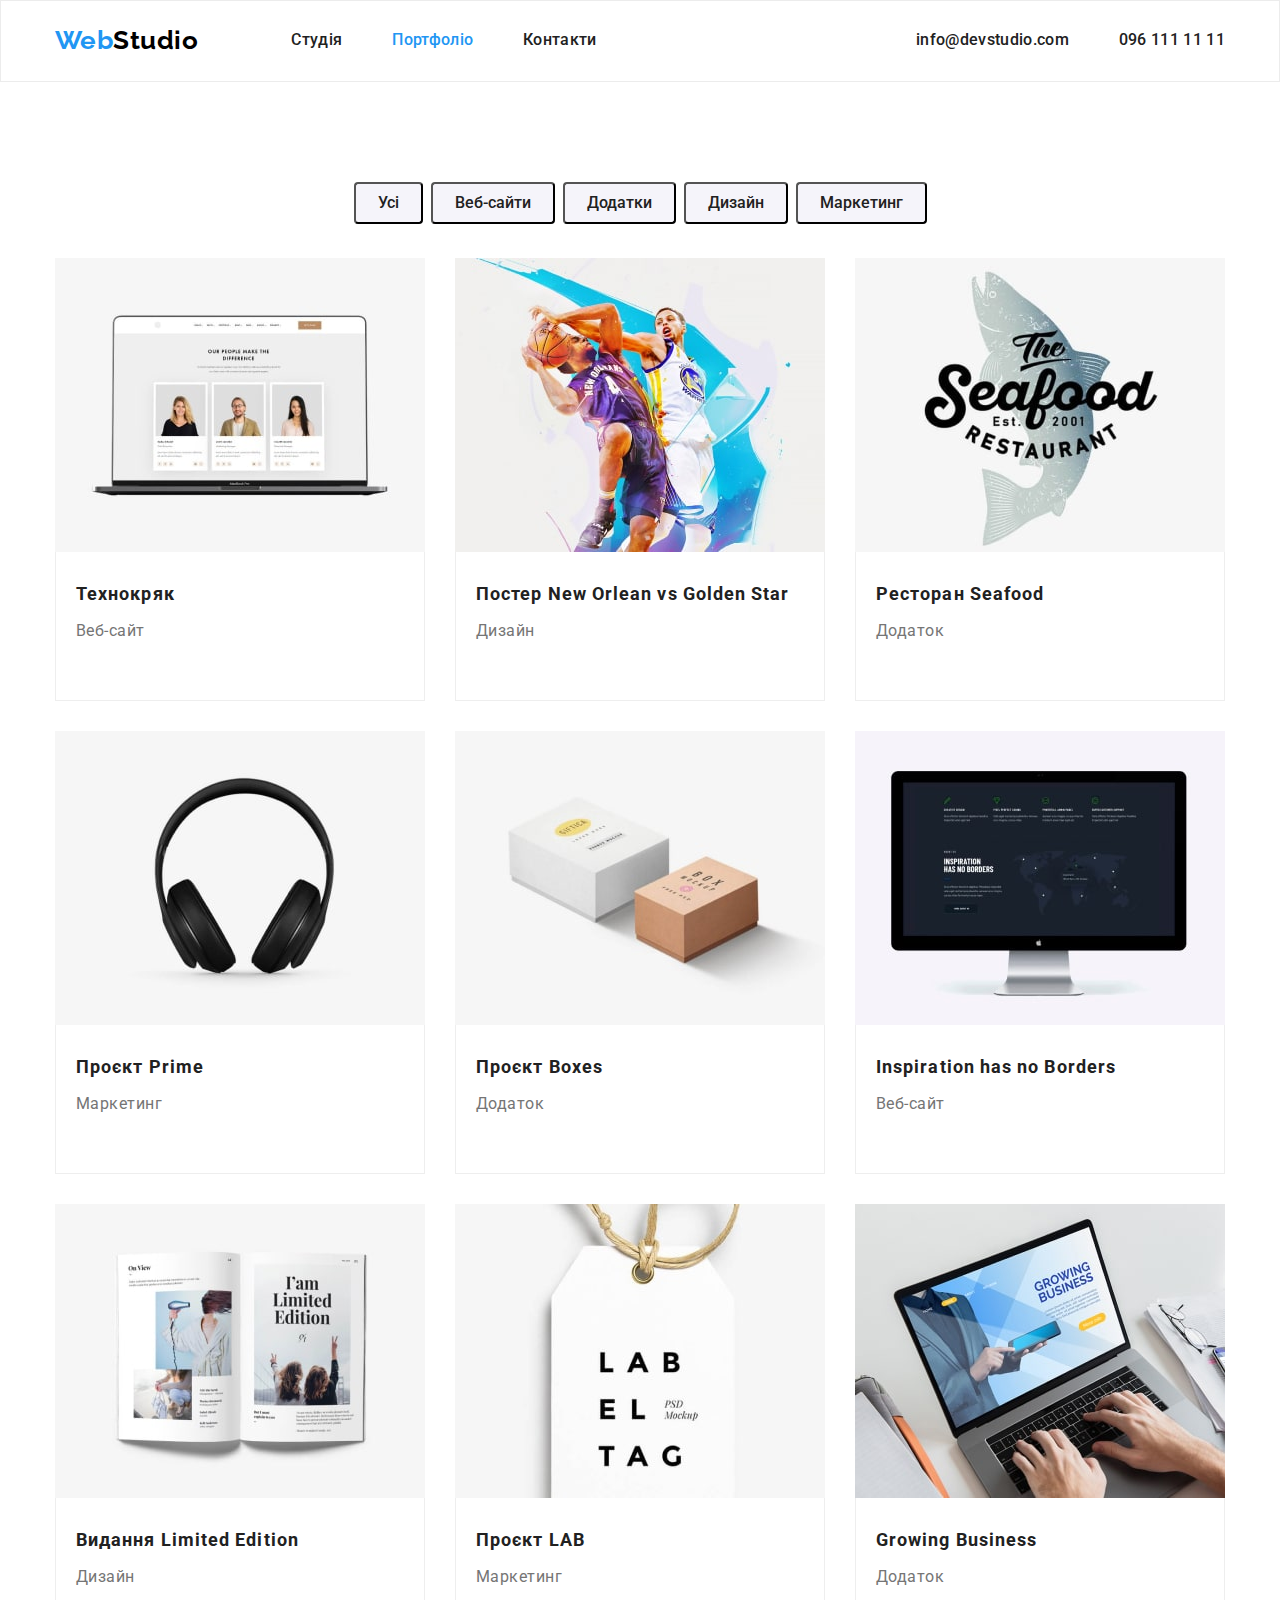
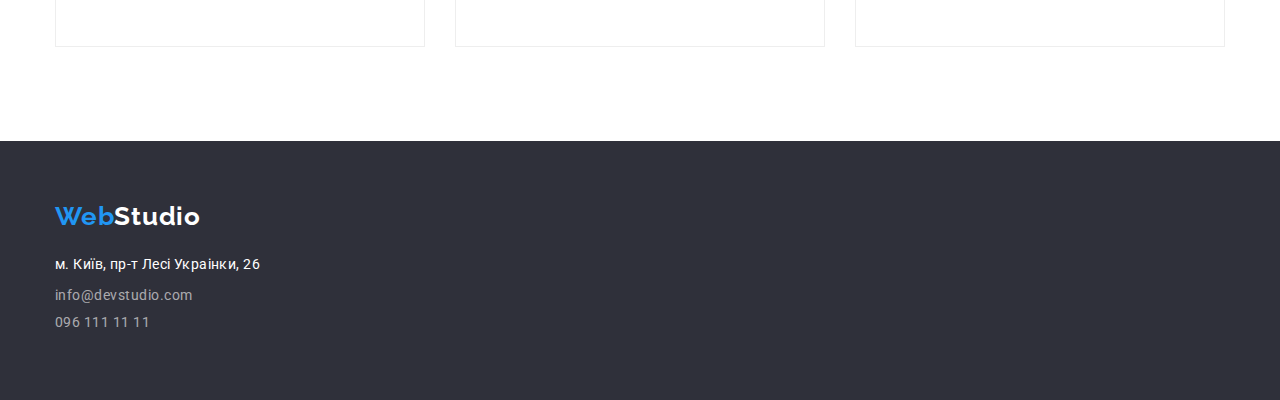
==== portfolio.html @ 3311d0b9 "1спроба здачі ДЗ №3" ====
<!DOCTYPE html>
<html lang="uk">
  <head>
    <meta charset="UTF-8" />
    <meta http-equiv="X-UA-Compatible" content="IE=edge" />
    <meta name="viewport" content="width=device-width, initial-scale=1.0" />
    <title>Document</title>
    <link
      href="https://fonts.googleapis.com/css2?family=Raleway:wght@700&family=Roboto:wght@400;500;700;900&display=swap"
      rel="stylesheet"
    />
    <link
      rel="stylesheet"
      href="https://cdnjs.cloudflare.com/ajax/libs/modern-normalize/1.1.0/modern-normalize.min.css"
    />
    <link
      rel="stylesheet"
      href="https://cdnjs.cloudflare.com/ajax/libs/modern-normalize/1.1.0/modern-normalize.min.css "
    />
    <link rel="stylesheet" href="./css/styles.css" />
  </head>
  <body class="page">
    <header class="header-page">
      <div class="container header-container">
        <nav class="site-nav">
          <a href="./index.html" class="logo">
            <span class="logo-accent">Web</span>Studio
          </a>
          <ul class="list header-list">
            <li class="item">
              <a href="./index.html" class="link">Студія</a>
            </li>
            <li class="item">
              <a href="./portfolio.html" class="link current">Портфоліо</a>
            </li>
            <li class="item"><a href="" class="link">Контакти</a></li>
          </ul>
        </nav>
        <ul class="list header-list contact-list">
          <li class="contact-item">
            <a href="mailto:info@devstudio.com" class="contact-link"
              >info@devstudio.com</a
            >
          </li>
          <li class="contact-item">
            <a href="tel:0961111111" class="contact-link">096 111 11 11</a>
          </li>
        </ul>
      </div>
    </header>
    <main>
      <section class="section portfolio-section">
        <div class="container">
          <h1 class="section-title visually-hidden">Портфоліо</h1>
          <ul class="list button-list">
            <li>
              <button type="button" class="button portfolio-button">Усі</button>
            </li>
            <li>
              <button type="button" class="button portfolio-button">
                Веб-сайти
              </button>
            </li>
            <li>
              <button type="button" class="button portfolio-button">
                Додатки
              </button>
            </li>
            <li>
              <button type="button" class="button portfolio-button">
                Дизайн
              </button>
            </li>
            <li>
              <button type="button" class="button portfolio-button">
                Маркетинг
              </button>
            </li>
          </ul>

          <ul class="list portfolio-example">
            <li class="portfolio-item">
              <a class="portfolio-link" href="#">
                <img
                  src="./images/img-6-min.jpg"
                  alt="ноутбук з відкритим сайтом"
                  width="370"
                />
                <div class="portfolio-border">
                  <h2 class="portfolio-title">Технокряк</h2>
                  <p class="section-text">Веб-сайт</p>
                </div>
              </a>
            </li>

            <li class="portfolio-item">
              <a class="portfolio-link" href="#">
                <img
                  src="./images/img-7-min.jpg"
                  alt="волейболисти"
                  width="370"
                />
                <div class="portfolio-border">
                  <h2 class="portfolio-title">
                    Постер New Orlean vs Golden Star
                  </h2>
                  <p class="section-text">Дизайн</p>
                </div>
              </a>
            </li>

            <li class="portfolio-item">
              <a class="portfolio-link" href="#">
                <img
                  src="./images/img-8-min.jpg"
                  alt="логотип ресторану морепродуктів"
                  width="370"
                />
                <div class="portfolio-border">
                  <h2 class="portfolio-title">Ресторан Seafood</h2>
                  <p class="section-text">Додаток</p>
                </div>
              </a>
            </li>

            <li class="portfolio-item">
              <a class="portfolio-link" href="#">
                <img src="./images/img-9-min.jpg" alt="навушники" width="370" />
                <div class="portfolio-border">
                  <h2 class="portfolio-title">Проєкт Prime</h2>
                  <p class="section-text">Маркетинг</p>
                </div>
              </a>
            </li>

            <li class="portfolio-item">
              <a class="portfolio-link" href="#">
                <img src="./images/img-10-min.jpg" alt="коробки" width="370" />
                <div class="portfolio-border">
                  <h2 class="portfolio-title">Проєкт Boxes</h2>
                  <p class="section-text">Додаток</p>
                </div>
              </a>
            </li>

            <li class="portfolio-item">
              <a class="portfolio-link" href="#">
                <img src="./images/img-11-min.jpg" alt="iMac" width="370" />
                <div class="portfolio-border">
                  <h2 class="portfolio-title">Inspiration has no Borders</h2>
                  <p class="section-text">Веб-сайт</p>
                </div>
              </a>
            </li>

            <li class="portfolio-item">
              <a class="portfolio-link" href="#">
                <img src="./images/img-12-min.jpg" alt="книжка" width="370" />
                <div class="portfolio-border">
                  <h2 class="portfolio-title">Видання Limited Edition</h2>
                  <p class="section-text">Дизайн</p>
                </div>
              </a>
            </li>

            <li class="portfolio-item">
              <a class="portfolio-link" href="#">
                <img src="./images/img-13-min.jpg" alt="лейба" width="370" />
                <div class="portfolio-border">
                  <h2 class="portfolio-title">Проєкт LAB</h2>
                  <p class="section-text">Маркетинг</p>
                </div>
              </a>
            </li>

            <li class="portfolio-item">
              <a class="portfolio-link" href="#">
                <img src="./images/img-14-min.jpg" alt="ноутбук" width="370" />
                <div class="portfolio-border">
                  <h2 class="portfolio-title">Growing Business</h2>
                  <p class="section-text">Додаток</p>
                </div>
              </a>
            </li>
          </ul>
        </div>
      </section>
    </main>
    <footer class="footer">
      <div class="container footer-container">
        <a href="./index.html" class="footer-logo">
          <span class="logo-accent">Web</span>Studio
        </a>
        <address>
          <ul class="list">
            <li class="footer-list">
              <a
                href="https://goo.gl/maps/CPtrU1FHBa2aNyZL9"
                target="_blank"
                rel="noopener noreferrer nofollow"
                class="contact-link footer-text"
                >м. Київ, пр-т Лесі Украінки, 26</a
              >
            </li>
            <li class="footer-list">
              <a
                href="mailto:info@devstudio.com"
                class="contact-link footer-contact"
                >info@devstudio.com</a
              >
            </li>
            <li class="footer-list">
              <a href="tel:0961111111" class="contact-link footer-contact"
                >096 111 11 11</a
              >
            </li>
          </ul>
        </address>
      </div>
    </footer>
  </body>
</html>
---- css/styles.css ----
/*  цвет заголовков #212121 */
/* цвет текста #757575 */
/* доп цвет #2196F3 */
/* цвет лого #2196F3 #000000 */
/* цвет текста героя #FFFFFF */
/* фон героя и футера #2F303A */
/* фон нашей команды F5F4FA */

:root {
  --text-color: #757575;
  --title-text-color: #212121;
  --accent-color: #2196f3;
  --footer-background: #2f303a;
  --extra-backgraund: #f5f4fa;
  --primary-background: #ffffff;
}

.page {
  background-color: var(--primary-background);
  color: var(--title-text-color);
  font-style: normal;
  font-family: roboto, sans-serif;
  font-size: 16px;
  letter-spacing: 0.03em;
}

h1,
h2,
h3,
h4,
h5,
h6,
p {
  margin-top: 0;
  margin-bottom: 0;
}

ul {
  list-style: none;
  margin: 0;
  padding: 0;
}

img {
  display: block;
  max-width: 100%;
}

.visually-hidden {
  position: absolute;
  width: 1px;
  height: 1px;
  margin: -1px;
  border: 0;
  padding: 0;
  white-space: nowrap;
  clip-path: inset(100%);
  clip: rect(0 0 0 0);
  overflow: hidden;
}

.container {
  width: 1200px;
  padding-right: 15px;
  padding-left: 15px;
  margin-left: auto;
  margin-right: auto;

  /* outline: 2px solid tomato; */
}

/* логотип */
.logo {
  margin-right: 93px;

  color: #000000;
  text-decoration: none;
  font-family: raleway, sans-serif;
  font-weight: 700;
  font-size: 26px;
  line-height: 1.2;
}

.logo-accent {
  color: var(--accent-color);
}

/* контакти */

.contact-link {
  color: var(--title-text-color);
  text-decoration: none;
}

.contact-link:hover,
.contact-link:focus {
  color: var(--accent-color);
}

.list {
  color: var(--title-text-color);
}

/* -----------------------------------header -----------------------------------*/
.header-page {
  padding-top: 24px;
  padding-bottom: 25px;
  border: 1px solid #ECECEC;
}

.header-list {
  display: flex;
  align-items: center;
  gap: 50px;

  font-weight: 500;
  font-size: 16px;
  line-height: 1.14;
  letter-spacing: 0.02em;

  /* background-color: teal; */
}

/* --------------------------site nav --------------------------*/

.header-container {
  display: flex;
  /* outline: 2px solid teal; */
}

.site-nav {
  display: flex;
}

.site-nav .link {
  color: var(--title-text-color);
  text-decoration: none;
}

.site-nav .link.current {
  color: var(--accent-color);
}

.site-nav .link:hover,
.site-nav .link:focus {
  color: var(--accent-color);
}

.contact-list {
  margin-left: auto;
  /* background-color: teal; */
}

/* ----------------------------------hero------------------------- */

.hero-section {
  background-color: #2f303a;
  text-align: center;
  padding-top: 200px;
  padding-bottom: 200px;
}

.hero-title {
  display: flex;

  width: 696px;
  margin: auto;
  margin-bottom: 30px;

  color: #ffffff;
  font-weight: 900;
  font-size: 44px;
  line-height: 1.36;

  letter-spacing: 0.06em;
  text-transform: uppercase;
}

.hero-button {
  border-radius: 4px;
  border: none;
  display: block;
  margin: auto;
  padding: 10px 32px;

  color: #ffffff;
  background-color: var(--accent-color);
  font-family: inherit;
  font-style: normal;
  font-weight: 700;
  font-size: 16px;
  line-height: 1.88;
  letter-spacing: 0.06em;

  cursor: pointer;
}

.hero-button:hover,
.hero-button:focus {
  background-color: #188ce8;
}

/* ----------------кнопка---------------- */
.button {
  color: var(--title-text-color);
  background-color: var(--primary-background);
  cursor: pointer;
}

.button:hover,
.button:focus {
  color: #ffffff;
  background-color: var(--accent-color);
}

/* ---------------section--------------- */
.section-title {
  margin-bottom: 50px;

  font-style: normal;
  font-weight: 700;
  font-size: 36px;
  line-height: 1.17;
  text-align: center;
}

.example-section,
.superiority-section,
.section {
  background-color: var(--primary-background);
}

.section-text {
  padding-bottom: 30px;

  color: var(--text-color);
  font-size: 16px;
  line-height: 1.88;
}

/* ---------------------------superiority-------------------------- */
.superiority-section {
  padding-top: 94px;
  padding-bottom: 94px;
}

.superiority-title {
  margin-bottom: 10px;

  font-weight: 700;
  font-size: 14px;
  line-height: 1.14;
  text-transform: uppercase;
}
.superiority-text {
  margin-bottom: 0px;
  color: var(--text-color);
  font-size: 14px;
  line-height: 1.71;
}

.superiority-list {
  display: flex;
  /* flex-wrap: wrap; */
  flex-basis: calc((100%-90px) / 4);

  gap: 30px;
}

.superiority-list .item {
  width: 270px;

  /* background-color: teal; */
}

/* ---------------------------------example-section----------------------------------- */
.example-section {
  padding-bottom: 94px;
}

.example-list {
  display: flex;
  gap: 30px;
}

/* -------------------------------comand-section --------------------------------------*/
.comand-section {
  padding-bottom: 94px;
  padding-top: 94px;

  background-color: var(--extra-backgraund);
}

.comand-list {
  display: flex;
  gap: 30px;

  border-radius: 0px 0px 4px 4px;
}

.comand-title {
  margin-top: 30px;
  margin-bottom: 10px;

  color: var(--title-text-color);
  font-weight: 500;
  font-size: 16px;
  line-height: 1.19;
  text-align: center;
}

.comand-text {
  padding-bottom: 30px;
  color: var(--text-color);
  font-size: 16px;
  line-height: 1.19;
  text-align: center;
}

.comand-item {
  width: calc((100%-90px) / 4);
}

/* .comand-list{
outline: solid teal;
} */

/*-------------------------------------portfolio----------------------------------------  */
.portfolio-section {
  padding-top: 100px;
  padding-bottom: 94px;
  /* border-top: 1px solid red; */
}

.portfolio-title {
  margin-bottom: 4px;

  font-weight: 700;
  font-size: 18px;
  line-height: 2;
  letter-spacing: 0.06em;
}

.button-list {
  display: flex;
  gap: 8px;
  justify-content: center;
  /* outline: solid teal; */
  margin-bottom: 34px;
}

.portfolio-button {
  padding: 6px 22px;
  font-family: inherit;
  font-style: normal;
  font-weight: 500;
  font-size: 16px;
  line-height: 1.63;
  text-align: center;

  background: var(--extra-backgraund);
  border-radius: 4px;
}

.portfolio-example {
  display: flex;
  flex-wrap: wrap;
  column-gap: 30px;
  row-gap: 30px;
}

.portfolio-link {
  text-decoration: none;
  color: inherit;
}

.portfolio-item {
  width: calc((100% - 60px) / 3);
}

.portfolio-border {
  padding: 24px 20px;

  background: #ffffff;
  border: 1px solid #eeeeee;
  border-top: none;
}
/* ---------------------------------------footer--------------------------------------- */

.footer {
  background-color: var(--footer-background);
}

.footer-container {
  padding-top: 60px;
  padding-bottom: 60px;
}

.footer-logo {
  display: flex;
  margin-bottom: 20px;

  color: #ffffff;
  text-decoration: none;
  font-family: raleway, sans-serif;
  letter-spacing: 0.03em;
  font-weight: 700;
  font-size: 26px;
  line-height: 1.2;
}

.footer-list {
  margin-bottom: 9px;
}

.footer-text {
  color: #ffffff;
  font-style: normal;
  font-family: inherit;
  font-size: 14px;
  line-height: 1.71;
  letter-spacing: 0.03em;
}

.footer-contact {
  color: rgba(255, 255, 255, 0.6);
  font-style: normal;
  font-family: inherit;
  font-size: 14px;
}
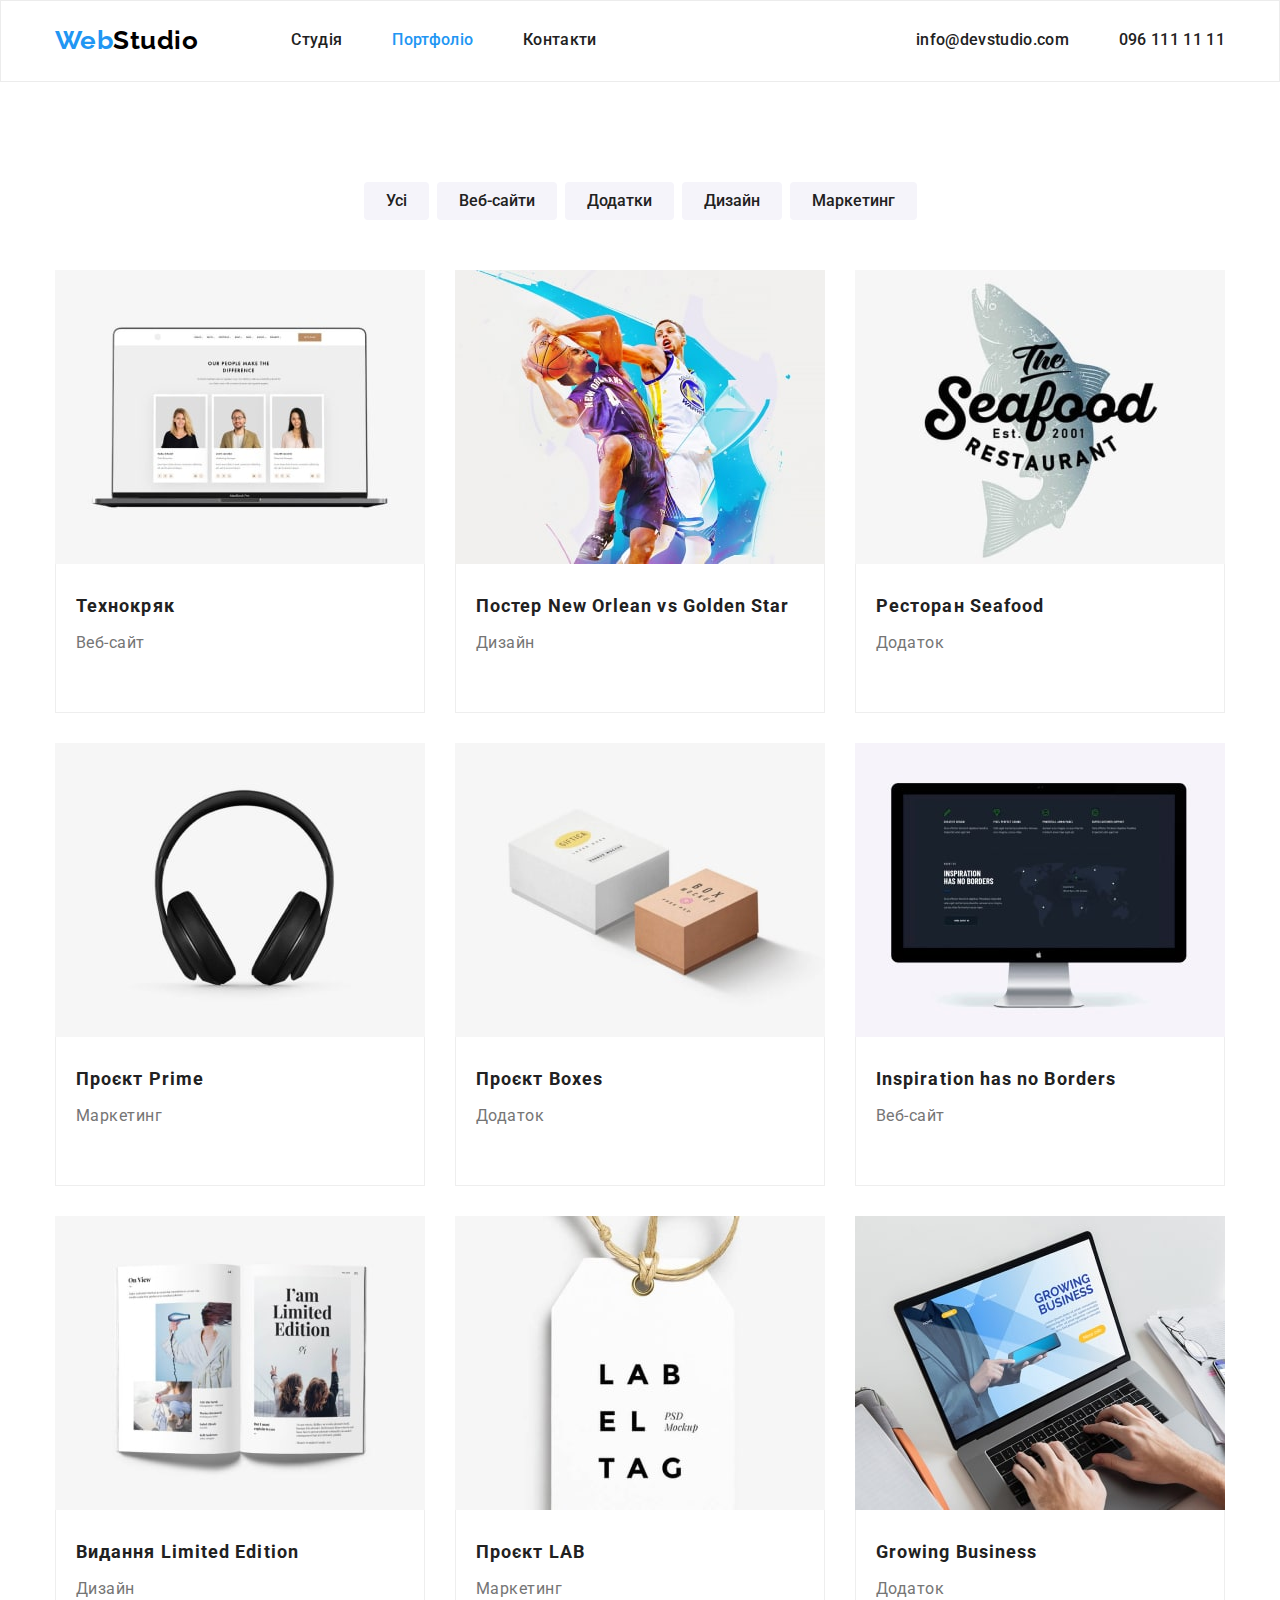
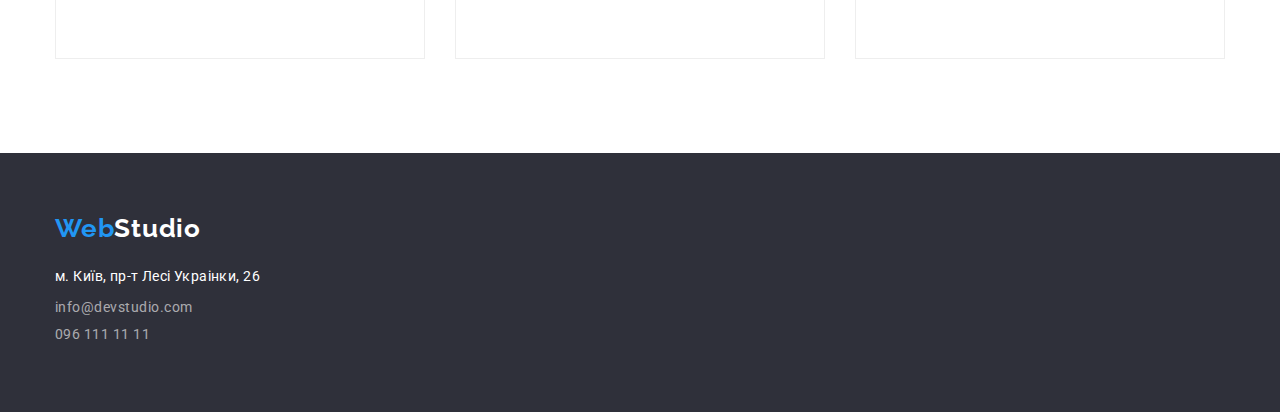
==== commit dd4af213: "Виправлені помилки  ДЗ№3" ====
--- a/portfolio.html
+++ b/portfolio.html
@@ -187,36 +187,27 @@
       </section>
     </main>
     <footer class="footer">
-      <div class="container footer-container">
-        <a href="./index.html" class="footer-logo">
-          <span class="logo-accent">Web</span>Studio
-        </a>
-        <address>
-          <ul class="list">
-            <li class="footer-list">
-              <a
-                href="https://goo.gl/maps/CPtrU1FHBa2aNyZL9"
-                target="_blank"
-                rel="noopener noreferrer nofollow"
-                class="contact-link footer-text"
-                >м. Київ, пр-т Лесі Украінки, 26</a
-              >
-            </li>
-            <li class="footer-list">
-              <a
-                href="mailto:info@devstudio.com"
-                class="contact-link footer-contact"
-                >info@devstudio.com</a
-              >
-            </li>
-            <li class="footer-list">
-              <a href="tel:0961111111" class="contact-link footer-contact"
-                >096 111 11 11</a
-              >
-            </li>
-          </ul>
-        </address>
-      </div>
+            <section class="footer-section">
+              <div class="container">
+                <a href="./index.html" class="footer-logo">
+                  <span class="logo-accent">Web</span>Studio
+                </a>
+                <address>
+                  <ul class="list">
+                    <li class="footer-list">
+                      <a href="https://goo.gl/maps/CPtrU1FHBa2aNyZL9" target="_blank" rel="noopener noreferrer nofollow"
+                        class="contact-link footer-text">м. Київ, пр-т Лесі Украінки, 26</a>
+                    </li>
+                    <li class="footer-list">
+                      <a href="mailto:info@devstudio.com" class="contact-link footer-contact">info@devstudio.com</a>
+                    </li>
+                    <li class="footer-list">
+                      <a href="tel:0961111111" class="contact-link footer-contact">096 111 11 11</a>
+                    </li>
+                  </ul>
+                </address>
+              </div>
+            </section>
     </footer>
   </body>
 </html>
--- a/css/styles.css
+++ b/css/styles.css
@@ -346,7 +346,7 @@
   gap: 8px;
   justify-content: center;
   /* outline: solid teal; */
-  margin-bottom: 34px;
+  margin-bottom: 50px;
 }
 
 .portfolio-button {
@@ -360,6 +360,7 @@
 
   background: var(--extra-backgraund);
   border-radius: 4px;
+  border: none;
 }
 
 .portfolio-example {
@@ -391,7 +392,7 @@
   background-color: var(--footer-background);
 }
 
-.footer-container {
+.footer-section {
   padding-top: 60px;
   padding-bottom: 60px;
 }
